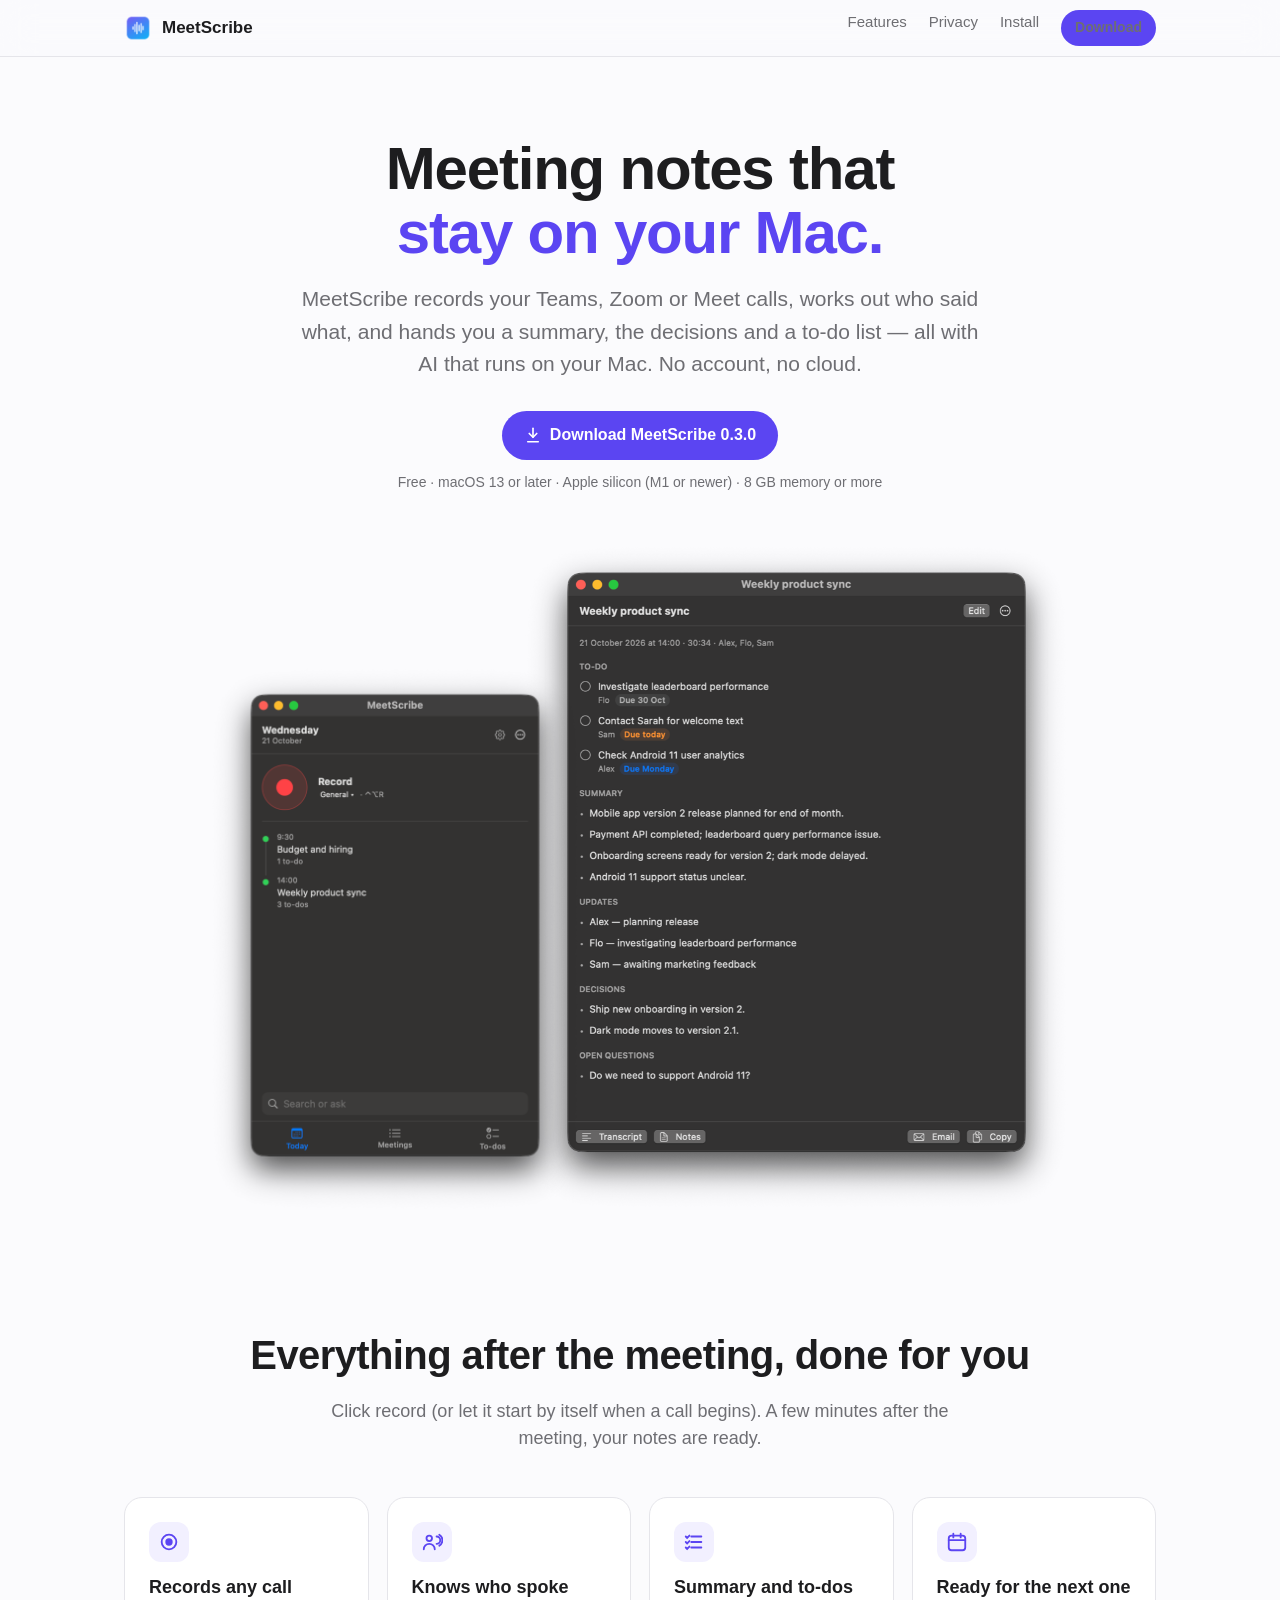
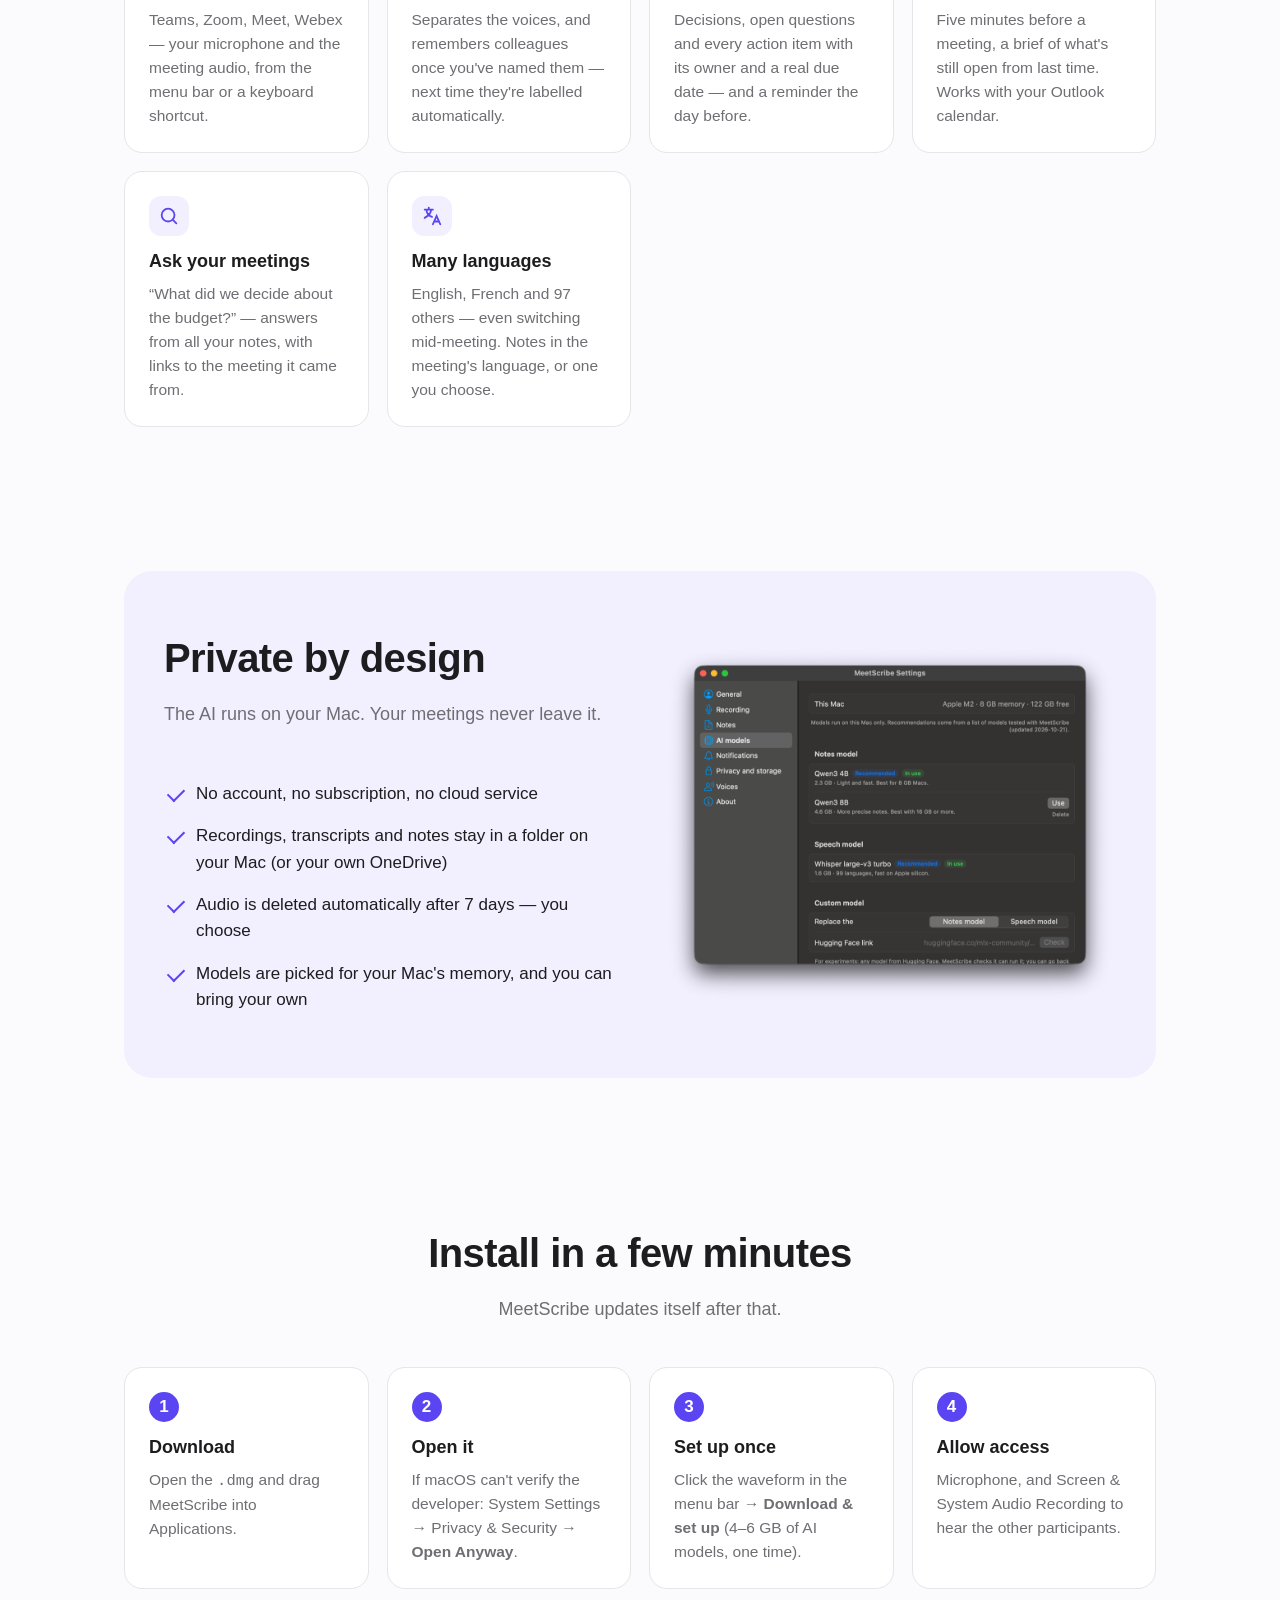
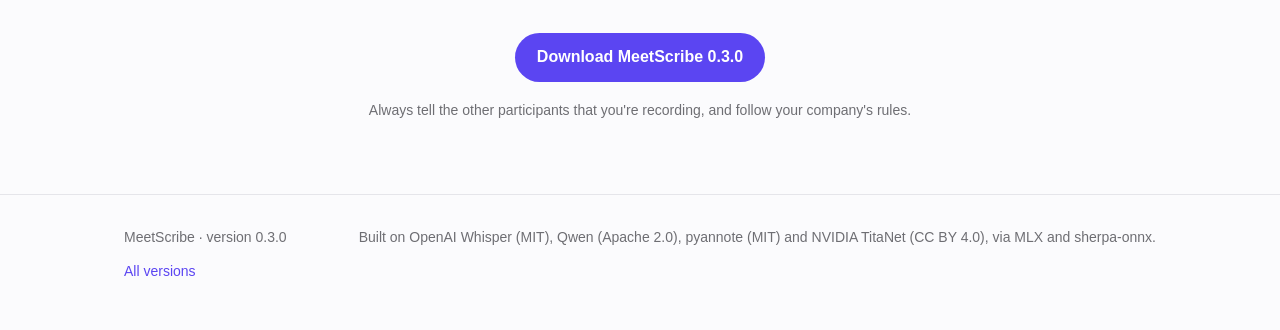
==== index.html @ 9e102daa "Website 2026-10-21" ====
<!doctype html>
<html lang="en">
<head>
<meta charset="utf-8">
<meta name="viewport" content="width=device-width, initial-scale=1">
<title>MeetScribe — meeting notes that stay on your Mac</title>
<meta name="description" content="MeetScribe records your Teams, Zoom or Meet calls, transcribes them, recognises who spoke, and writes a summary with decisions and to-dos — all on your Mac.">
<link rel="icon" href="img/icon.png">
<meta property="og:title" content="MeetScribe — meeting notes that stay on your Mac">
<meta property="og:description" content="Local AI meeting notes for macOS: transcript, speakers, summary and to-dos. Free, private, no account.">
<meta property="og:image" content="img/meeting.png">
<style>
  :root {
    --bg: #fbfbfd; --surface: #ffffff; --text: #1d1d1f; --muted: #6e6e73; --line: #e5e5ea;
    --accent: #5b45f2; --accent-text: #ffffff; --red: #e5484d; --tint: #f2f0ff;
  }
  @media (prefers-color-scheme: dark) {
    :root { --bg: #0f0f12; --surface: #18181c; --text: #f5f5f7; --muted: #a1a1a6; --line: #2a2a30;
            --accent: #8b7bff; --accent-text: #0f0f12; --tint: #1d1a33; }
  }
  * { box-sizing: border-box; }
  html { scroll-behavior: smooth; }
  body { margin: 0; background: var(--bg); color: var(--text);
         font: 17px/1.55 -apple-system, BlinkMacSystemFont, "SF Pro Text", "Helvetica Neue", Arial, sans-serif;
         -webkit-font-smoothing: antialiased; }
  a { color: var(--accent); text-decoration: none; }
  .wrap { max-width: 1080px; margin: 0 auto; padding: 0 24px; }
  nav { position: sticky; top: 0; z-index: 10; backdrop-filter: saturate(180%) blur(16px);
        background: color-mix(in srgb, var(--bg) 80%, transparent); border-bottom: 1px solid var(--line); }
  nav .wrap { display: flex; align-items: center; gap: 24px; height: 56px; }
  .brand { display: flex; align-items: center; gap: 10px; font-weight: 600; color: var(--text); }
  .brand img { width: 28px; height: 28px; }
  nav .links { margin-left: auto; display: flex; gap: 22px; font-size: 15px; }
  nav .links a { color: var(--muted); }
  nav .links a:hover { color: var(--text); }
  .btn { display: inline-flex; align-items: center; gap: 8px; padding: 12px 22px; border-radius: 999px;
         background: var(--accent); color: var(--accent-text); font-weight: 600; font-size: 16px; }
  .btn:hover { filter: brightness(1.08); }
  .btn.small { padding: 7px 14px; font-size: 14px; }
  header.hero { padding: 80px 0 40px; text-align: center; }
  .hero h1 { font-size: clamp(36px, 6vw, 60px); line-height: 1.07; letter-spacing: -0.02em; margin: 0 0 18px; }
  .hero h1 span { color: var(--accent); }
  .hero p.lead { font-size: clamp(18px, 2.2vw, 21px); color: var(--muted); max-width: 680px; margin: 0 auto 30px; }
  .meta { font-size: 14px; color: var(--muted); margin-top: 12px; }
  .shots { position: relative; display: flex; justify-content: center; align-items: flex-end; gap: 0;
           margin: 48px auto 0; max-width: 980px; }
  .shots img { display: block; height: auto; }
  .shots .a { width: 38%; margin-right: -6%; z-index: 2; }
  .shots .b { width: 56%; }
  section { padding: 72px 0; }
  section h2 { font-size: clamp(28px, 4vw, 40px); letter-spacing: -0.015em; margin: 0 0 12px; text-align: center; }
  section .sub { color: var(--muted); text-align: center; max-width: 640px; margin: 0 auto 44px; font-size: 18px; }
  .grid { display: grid; grid-template-columns: repeat(auto-fit, minmax(240px, 1fr)); gap: 18px; }
  .card { background: var(--surface); border: 1px solid var(--line); border-radius: 18px; padding: 24px; }
  .card h3 { margin: 12px 0 6px; font-size: 18px; }
  .card p { margin: 0; color: var(--muted); font-size: 15.5px; }
  .ico { width: 40px; height: 40px; border-radius: 12px; background: var(--tint); color: var(--accent);
         display: flex; align-items: center; justify-content: center; }
  .ico svg { width: 22px; height: 22px; }
  .split { display: grid; grid-template-columns: 1fr 1fr; gap: 48px; align-items: center; }
  .split h2, .split .sub { text-align: left; margin-left: 0; }
  .split img { width: 100%; height: auto; }
  ul.checks { list-style: none; padding: 0; margin: 0; }
  ul.checks li { padding: 8px 0 8px 32px; position: relative; color: var(--text); }
  ul.checks li::before { content: ""; position: absolute; left: 4px; top: 15px; width: 14px; height: 8px;
                         border-left: 2.5px solid var(--accent); border-bottom: 2.5px solid var(--accent); transform: rotate(-45deg); }
  .private { background: var(--tint); border-radius: 28px; padding: 56px 40px; }
  .steps { counter-reset: s; display: grid; grid-template-columns: repeat(auto-fit, minmax(220px, 1fr)); gap: 18px; }
  .steps .card { counter-increment: s; }
  .steps .card::before { content: counter(s); display: inline-flex; width: 30px; height: 30px; border-radius: 50%;
                         background: var(--accent); color: var(--accent-text); font-weight: 700; align-items: center; justify-content: center; }
  .cta { text-align: center; }
  .note { font-size: 14px; color: var(--muted); max-width: 640px; margin: 18px auto 0; }
  footer { border-top: 1px solid var(--line); padding: 32px 0 48px; color: var(--muted); font-size: 14px; }
  footer .wrap { display: flex; flex-wrap: wrap; gap: 12px 32px; justify-content: space-between; }
  @media (max-width: 760px) {
    nav .links a:not(.btn) { display: none; }
    .split { grid-template-columns: 1fr; }
    .shots .a { width: 48%; } .shots .b { width: 64%; }
    .private { padding: 40px 22px; }
  }
</style>
</head>
<body>

<nav>
  <div class="wrap">
    <a class="brand" href="#"><img src="img/icon.png" alt="">MeetScribe</a>
    <div class="links">
      <a href="#features">Features</a>
      <a href="#privacy">Privacy</a>
      <a href="#install">Install</a>
      <a class="btn small dl" href="https://github.com/Gbally/MeetScribe-releases/releases/latest">Download</a>
    </div>
  </div>
</nav>

<header class="hero">
  <div class="wrap">
    <h1>Meeting notes that<br><span>stay on your Mac.</span></h1>
    <p class="lead">MeetScribe records your Teams, Zoom or Meet calls, works out who said what, and hands you a
      summary, the decisions and a to-do list — all with AI that runs on your Mac. No account, no cloud.</p>
    <a class="btn dl" href="https://github.com/Gbally/MeetScribe-releases/releases/latest">
      <svg width="18" height="18" viewBox="0 0 24 24" fill="none" stroke="currentColor" stroke-width="2.2" stroke-linecap="round" stroke-linejoin="round"><path d="M12 3v12"/><path d="m7 10 5 5 5-5"/><path d="M5 21h14"/></svg>
      <span id="dl-label">Download for Mac</span>
    </a>
    <div class="meta">Free · macOS 13 or later · Apple silicon (M1 or newer) · 8 GB memory or more</div>
    <div class="shots">
      <img class="a" src="img/home.png" alt="MeetScribe menu bar window: a record button and today's meetings">
      <img class="b" src="img/meeting.png" alt="Meeting notes with to-dos, due dates, summary and decisions">
    </div>
  </div>
</header>

<section id="features">
  <div class="wrap">
    <h2>Everything after the meeting, done for you</h2>
    <p class="sub">Click record (or let it start by itself when a call begins). A few minutes after the meeting,
      your notes are ready.</p>
    <div class="grid">
      <div class="card"><div class="ico"><svg viewBox="0 0 24 24" fill="none" stroke="currentColor" stroke-width="2" stroke-linecap="round"><circle cx="12" cy="12" r="8"/><circle cx="12" cy="12" r="3" fill="currentColor"/></svg></div>
        <h3>Records any call</h3><p>Teams, Zoom, Meet, Webex — your microphone and the meeting audio, from the menu bar or a keyboard shortcut.</p></div>
      <div class="card"><div class="ico"><svg viewBox="0 0 24 24" fill="none" stroke="currentColor" stroke-width="2" stroke-linecap="round"><circle cx="9" cy="8" r="3"/><path d="M3 20a6 6 0 0 1 12 0"/><path d="M17 6a4 4 0 0 1 0 8M20 4a7 7 0 0 1 0 12"/></svg></div>
        <h3>Knows who spoke</h3><p>Separates the voices, and remembers colleagues once you've named them — next time they're labelled automatically.</p></div>
      <div class="card"><div class="ico"><svg viewBox="0 0 24 24" fill="none" stroke="currentColor" stroke-width="2" stroke-linecap="round"><path d="M9 6h11M9 12h11M9 18h11"/><path d="m3 6 1.5 1.5L7 5M3 12l1.5 1.5L7 11M3 18l1.5 1.5L7 17"/></svg></div>
        <h3>Summary and to-dos</h3><p>Decisions, open questions and every action item with its owner and a real due date — and a reminder the day before.</p></div>
      <div class="card"><div class="ico"><svg viewBox="0 0 24 24" fill="none" stroke="currentColor" stroke-width="2" stroke-linecap="round"><rect x="3" y="5" width="18" height="16" rx="3"/><path d="M3 10h18M8 3v4M16 3v4"/></svg></div>
        <h3>Ready for the next one</h3><p>Five minutes before a meeting, a brief of what's still open from last time. Works with your Outlook calendar.</p></div>
      <div class="card"><div class="ico"><svg viewBox="0 0 24 24" fill="none" stroke="currentColor" stroke-width="2" stroke-linecap="round"><circle cx="11" cy="11" r="7"/><path d="m20 20-3.5-3.5"/></svg></div>
        <h3>Ask your meetings</h3><p>“What did we decide about the budget?” — answers from all your notes, with links to the meeting it came from.</p></div>
      <div class="card"><div class="ico"><svg viewBox="0 0 24 24" fill="none" stroke="currentColor" stroke-width="2" stroke-linecap="round"><path d="M4 5h9M8.5 3v2M6 5c0 4 3 7 6 8M11 5c0 4-3 7-7 9"/><path d="m13 21 4-9 4 9M14.5 18h5"/></svg></div>
        <h3>Many languages</h3><p>English, French and 97 others — even switching mid-meeting. Notes in the meeting's language, or one you choose.</p></div>
    </div>
  </div>
</section>

<section id="privacy">
  <div class="wrap">
    <div class="private split">
      <div>
        <h2>Private by design</h2>
        <p class="sub">The AI runs on your Mac. Your meetings never leave it.</p>
        <ul class="checks">
          <li>No account, no subscription, no cloud service</li>
          <li>Recordings, transcripts and notes stay in a folder on your Mac (or your own OneDrive)</li>
          <li>Audio is deleted automatically after 7 days — you choose</li>
          <li>Models are picked for your Mac's memory, and you can bring your own</li>
        </ul>
      </div>
      <img src="img/models.png" alt="Settings: AI models recommended for this Mac">
    </div>
  </div>
</section>

<section id="install">
  <div class="wrap">
    <h2>Install in a few minutes</h2>
    <p class="sub">MeetScribe updates itself after that.</p>
    <div class="steps">
      <div class="card"><h3>Download</h3><p>Open the <code>.dmg</code> and drag MeetScribe into Applications.</p></div>
      <div class="card"><h3>Open it</h3><p>If macOS can't verify the developer: System Settings → Privacy &amp; Security → <b>Open Anyway</b>.</p></div>
      <div class="card"><h3>Set up once</h3><p>Click the waveform in the menu bar → <b>Download &amp; set up</b> (4–6 GB of AI models, one time).</p></div>
      <div class="card"><h3>Allow access</h3><p>Microphone, and Screen &amp; System Audio Recording to hear the other participants.</p></div>
    </div>
    <div class="cta" style="margin-top:44px">
      <a class="btn dl" href="https://github.com/Gbally/MeetScribe-releases/releases/latest"><span class="dl-text">Download for Mac</span></a>
      <p class="note">Always tell the other participants that you're recording, and follow your company's rules.</p>
    </div>
  </div>
</section>

<footer>
  <div class="wrap">
    <div>MeetScribe · <span id="version">free for Mac</span></div>
    <div>Built on OpenAI Whisper (MIT), Qwen (Apache 2.0), pyannote (MIT) and NVIDIA TitaNet (CC BY 4.0), via MLX and sherpa-onnx.</div>
    <div><a href="https://github.com/Gbally/MeetScribe-releases/releases">All versions</a></div>
  </div>
</footer>

<script>
  // The download buttons point straight at the newest installer (latest.json is next to this page).
  fetch("latest.json", { cache: "no-store" })
    .then(r => r.ok ? r.json() : Promise.reject())
    .then(info => {
      document.querySelectorAll("a.dl").forEach(a => { a.href = info.url; });
      const label = "Download MeetScribe " + info.version;
      document.getElementById("dl-label").textContent = label;
      document.querySelectorAll(".dl-text").forEach(s => { s.textContent = label; });
      document.getElementById("version").textContent = "version " + info.version;
    })
    .catch(() => {});
</script>
</body>
</html>
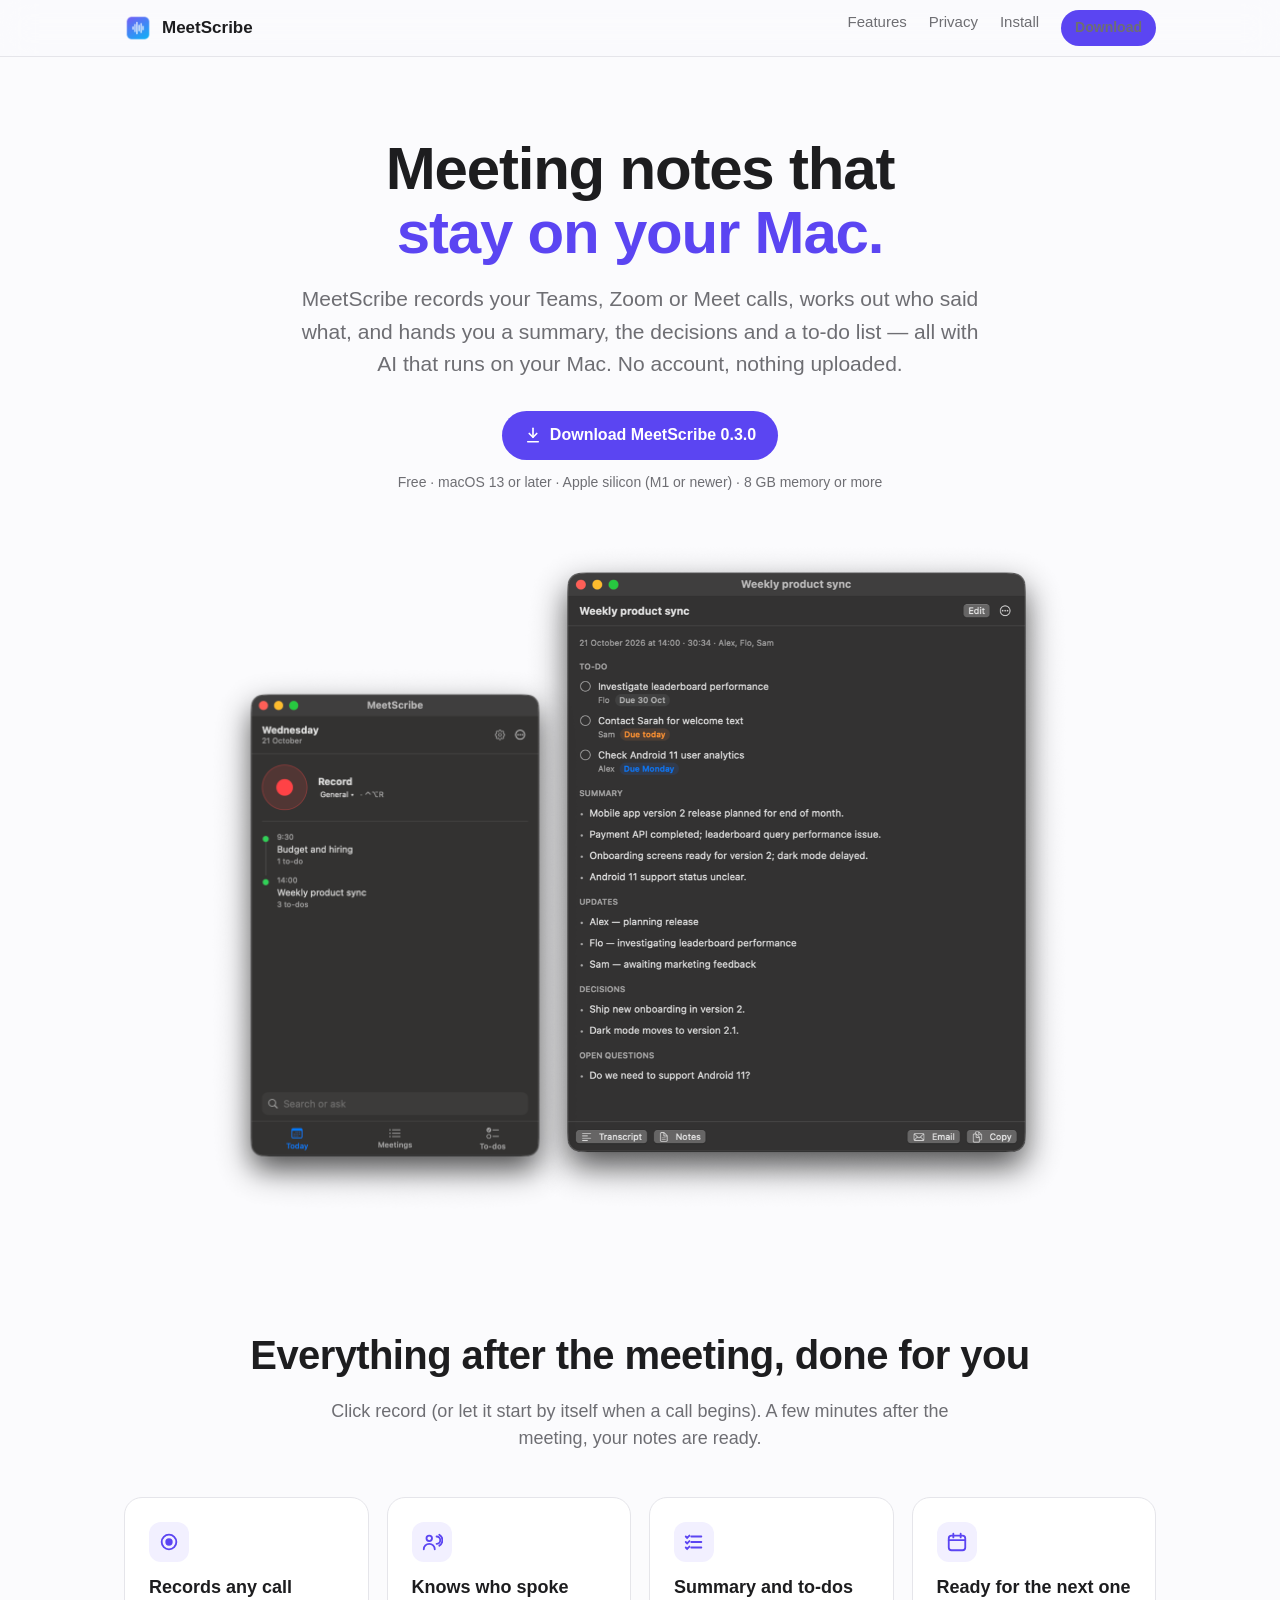
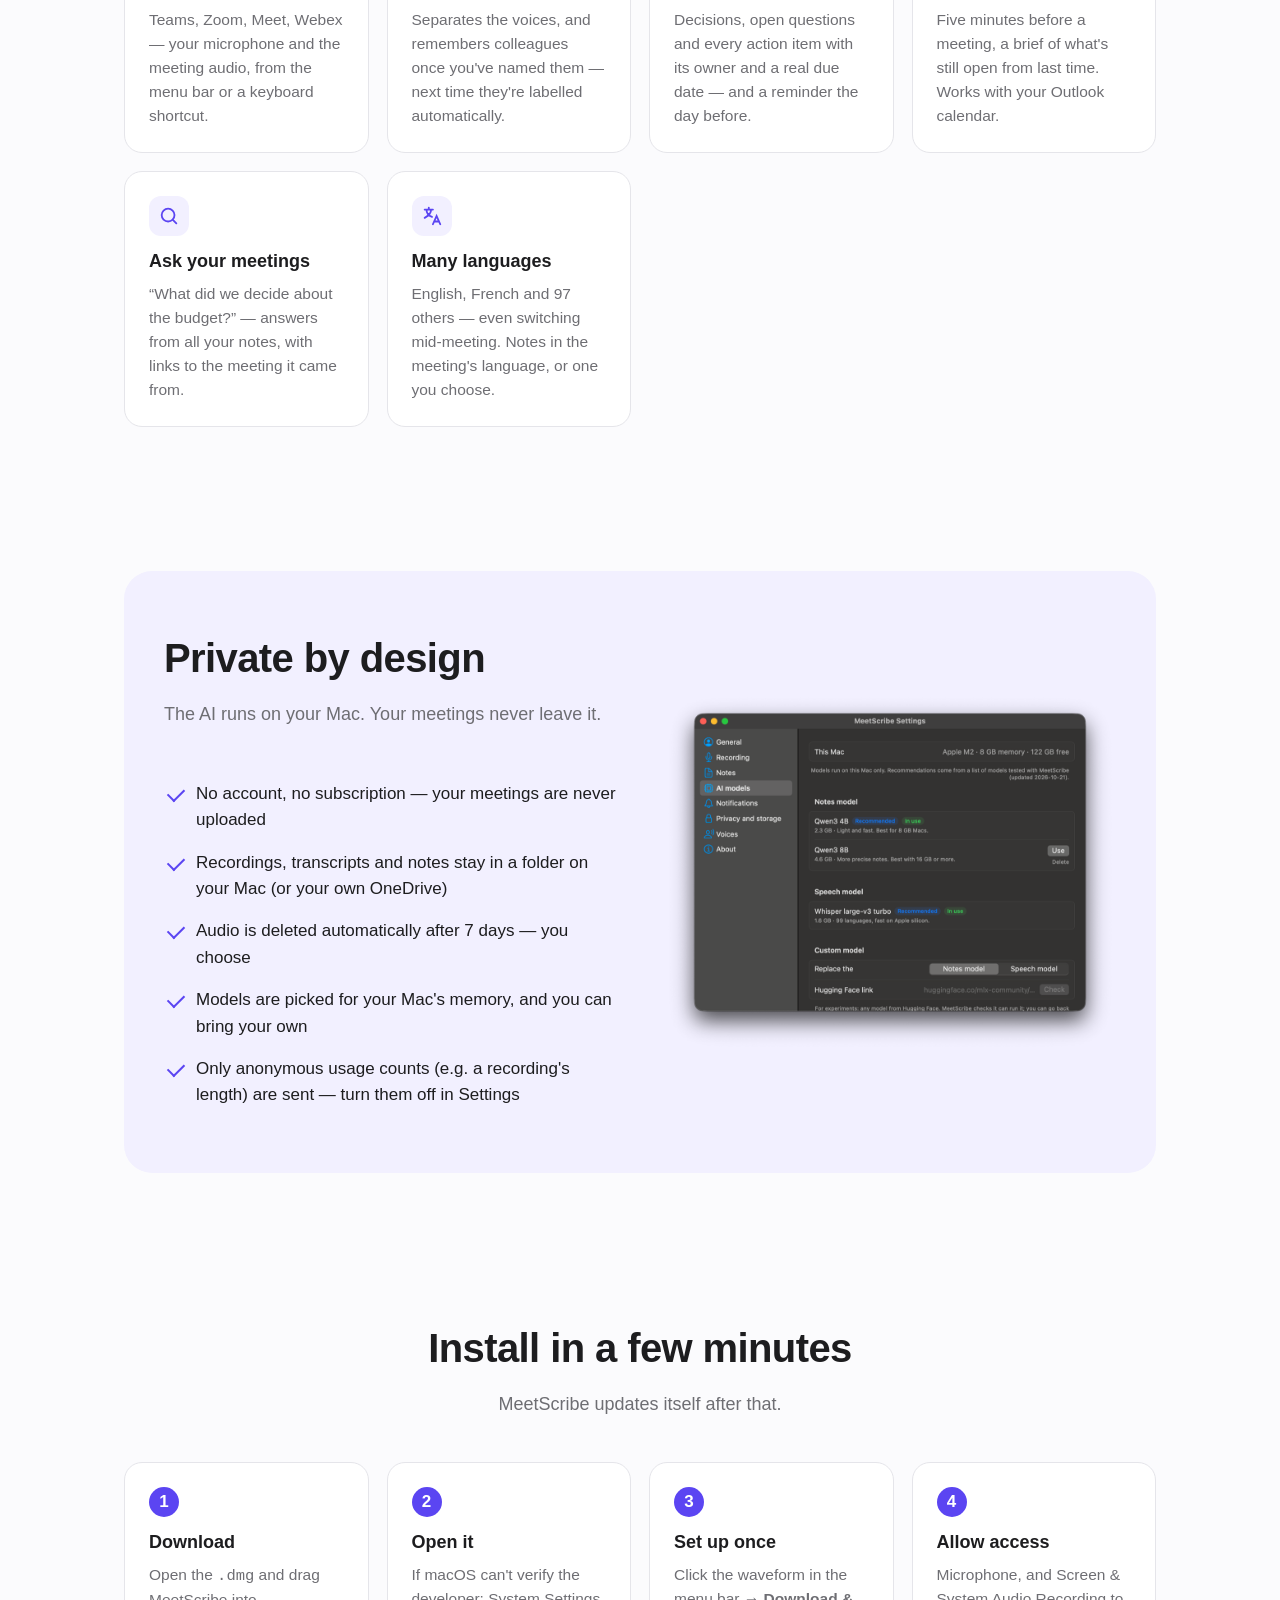
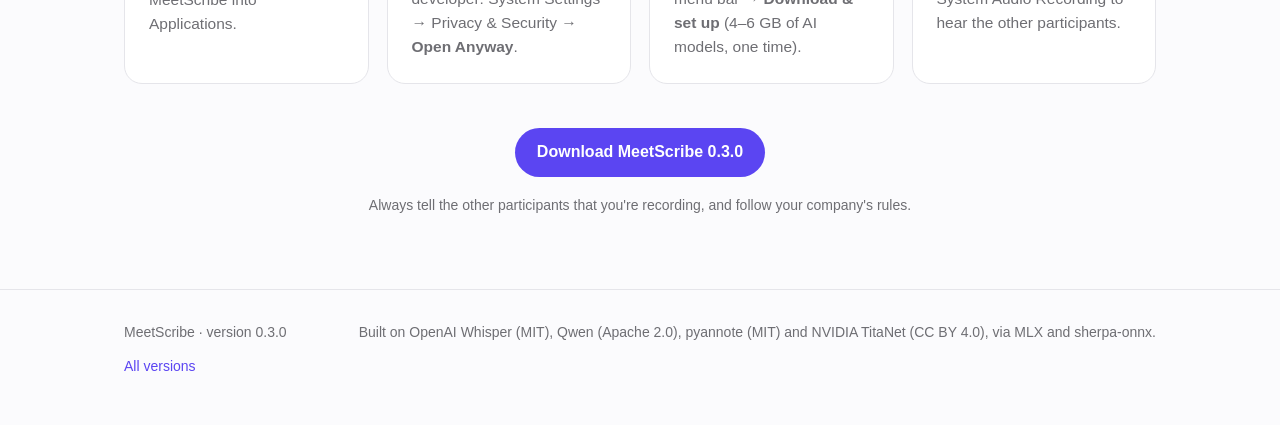
==== commit e03c7afa: "Website 2026-10-21" ====
--- a/index.html
+++ b/index.html
@@ -99,7 +99,7 @@
   <div class="wrap">
     <h1>Meeting notes that<br><span>stay on your Mac.</span></h1>
     <p class="lead">MeetScribe records your Teams, Zoom or Meet calls, works out who said what, and hands you a
-      summary, the decisions and a to-do list — all with AI that runs on your Mac. No account, no cloud.</p>
+      summary, the decisions and a to-do list — all with AI that runs on your Mac. No account, nothing uploaded.</p>
     <a class="btn dl" href="https://github.com/Gbally/MeetScribe-releases/releases/latest">
       <svg width="18" height="18" viewBox="0 0 24 24" fill="none" stroke="currentColor" stroke-width="2.2" stroke-linecap="round" stroke-linejoin="round"><path d="M12 3v12"/><path d="m7 10 5 5 5-5"/><path d="M5 21h14"/></svg>
       <span id="dl-label">Download for Mac</span>
@@ -141,10 +141,11 @@
         <h2>Private by design</h2>
         <p class="sub">The AI runs on your Mac. Your meetings never leave it.</p>
         <ul class="checks">
-          <li>No account, no subscription, no cloud service</li>
+          <li>No account, no subscription — your meetings are never uploaded</li>
           <li>Recordings, transcripts and notes stay in a folder on your Mac (or your own OneDrive)</li>
           <li>Audio is deleted automatically after 7 days — you choose</li>
           <li>Models are picked for your Mac's memory, and you can bring your own</li>
+          <li>Only anonymous usage counts (e.g. a recording's length) are sent — turn them off in Settings</li>
         </ul>
       </div>
       <img src="img/models.png" alt="Settings: AI models recommended for this Mac">
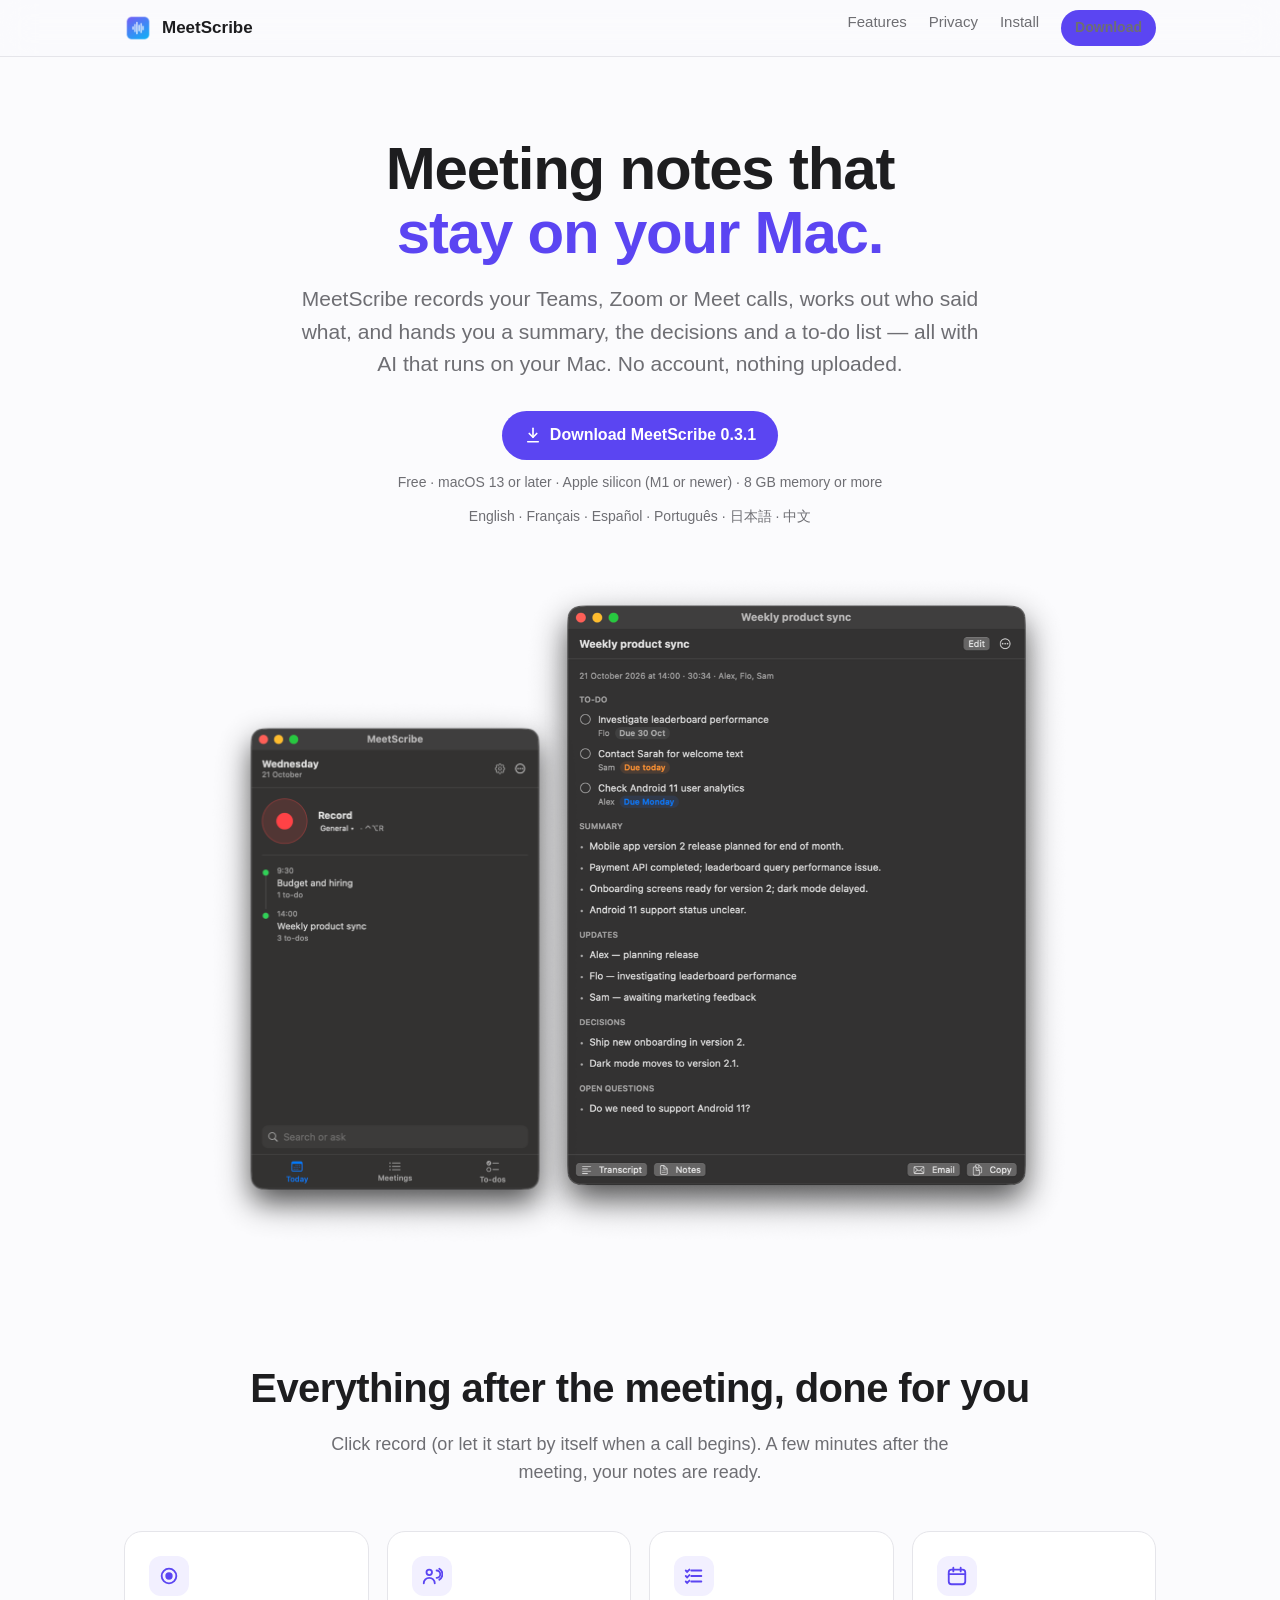
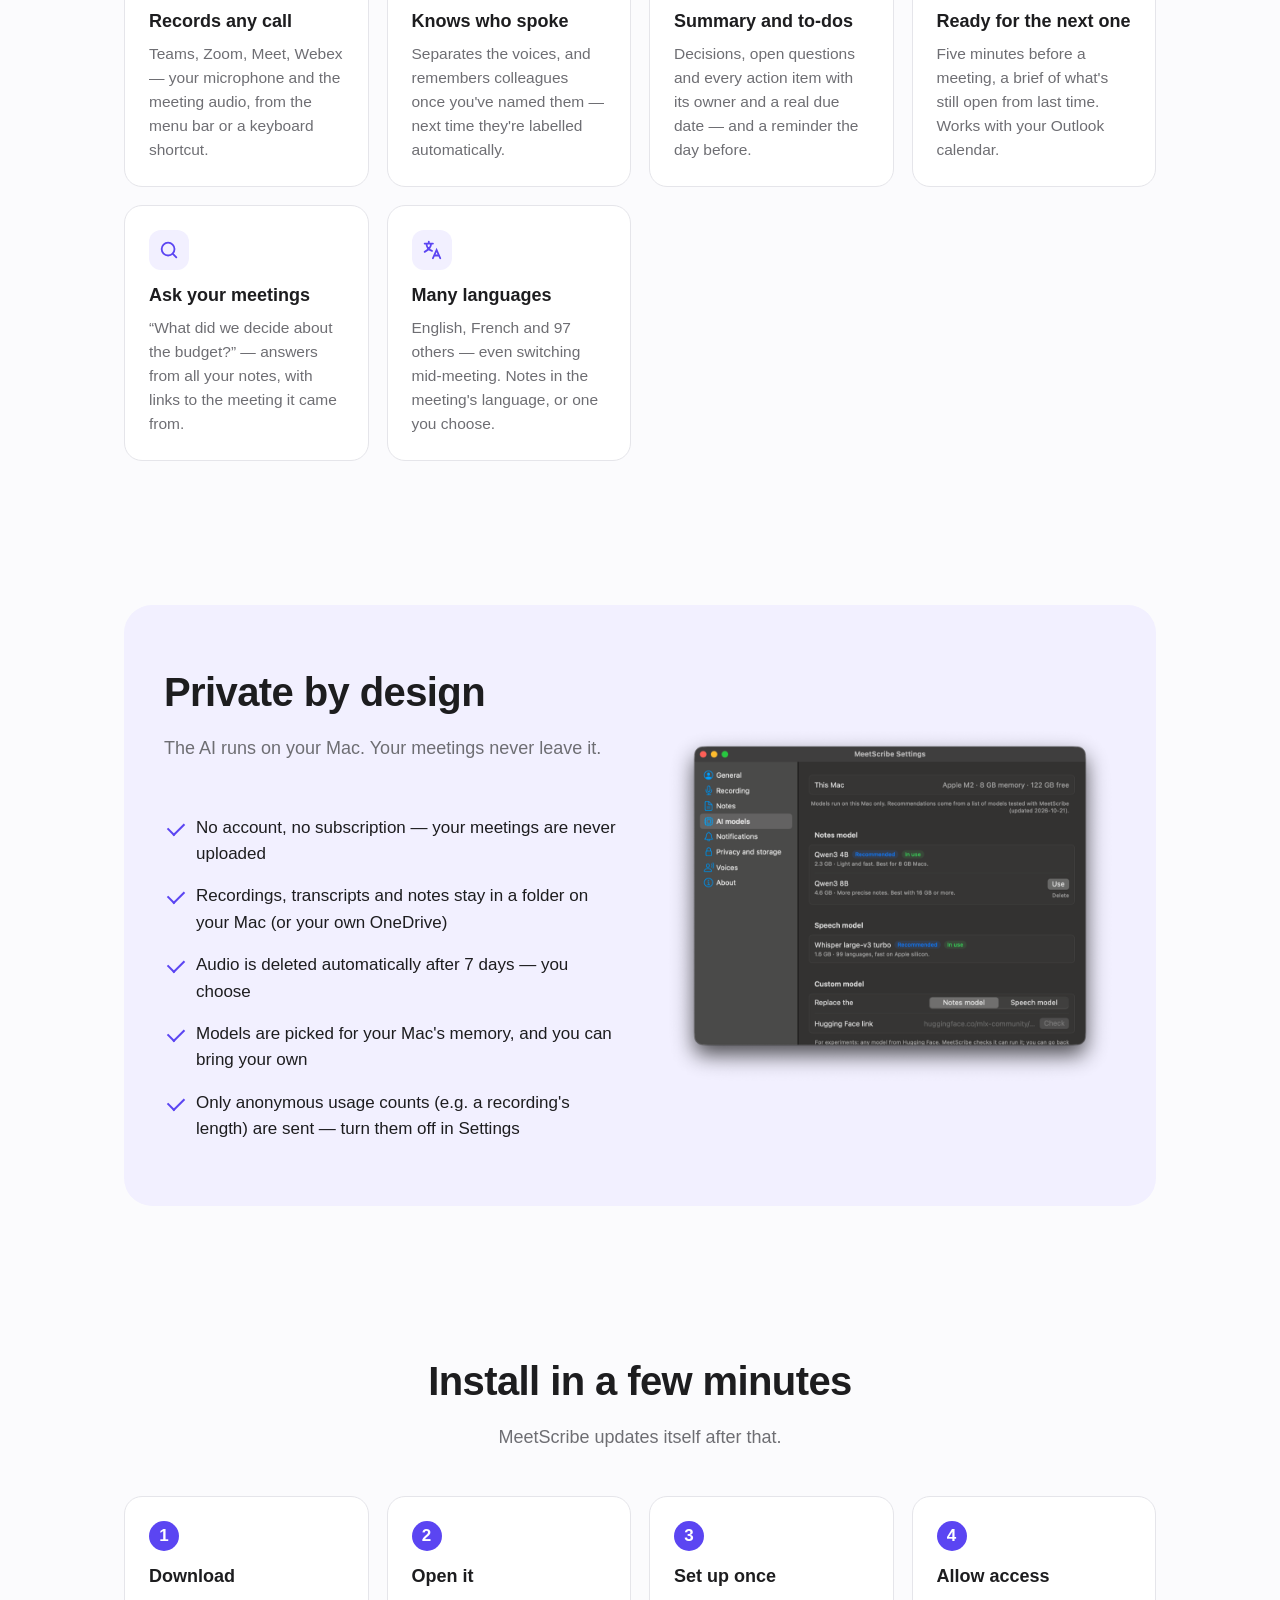
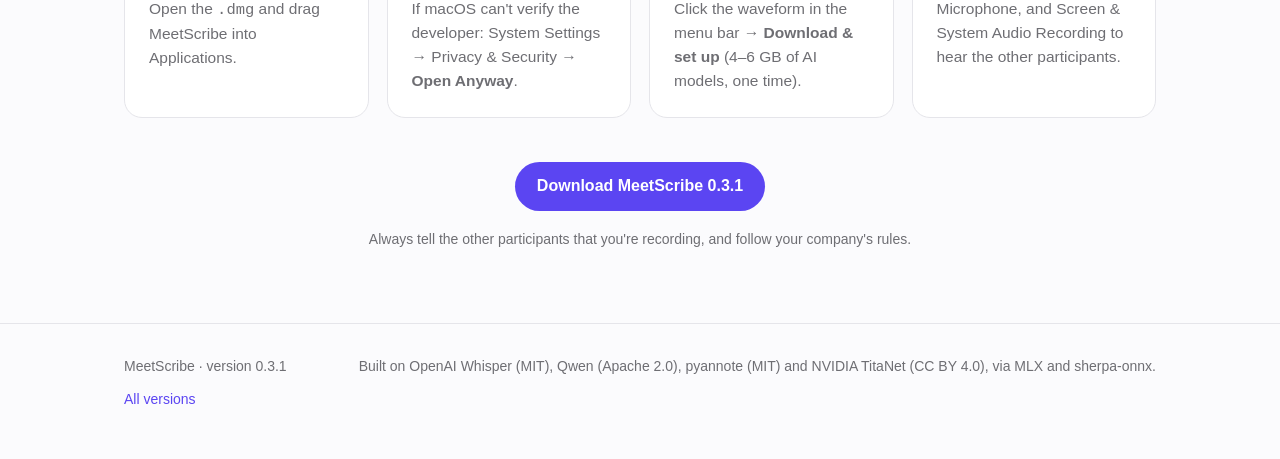
==== commit 998e7b18: "MeetScribe 0.4.0: page and models" ====
--- a/index.html
+++ b/index.html
@@ -105,6 +105,7 @@
       <span id="dl-label">Download for Mac</span>
     </a>
     <div class="meta">Free · macOS 13 or later · Apple silicon (M1 or newer) · 8 GB memory or more</div>
+    <div class="meta">English · Français · Español · Português · 日本語 · 中文</div>
     <div class="shots">
       <img class="a" src="img/home.png" alt="MeetScribe menu bar window: a record button and today's meetings">
       <img class="b" src="img/meeting.png" alt="Meeting notes with to-dos, due dates, summary and decisions">
